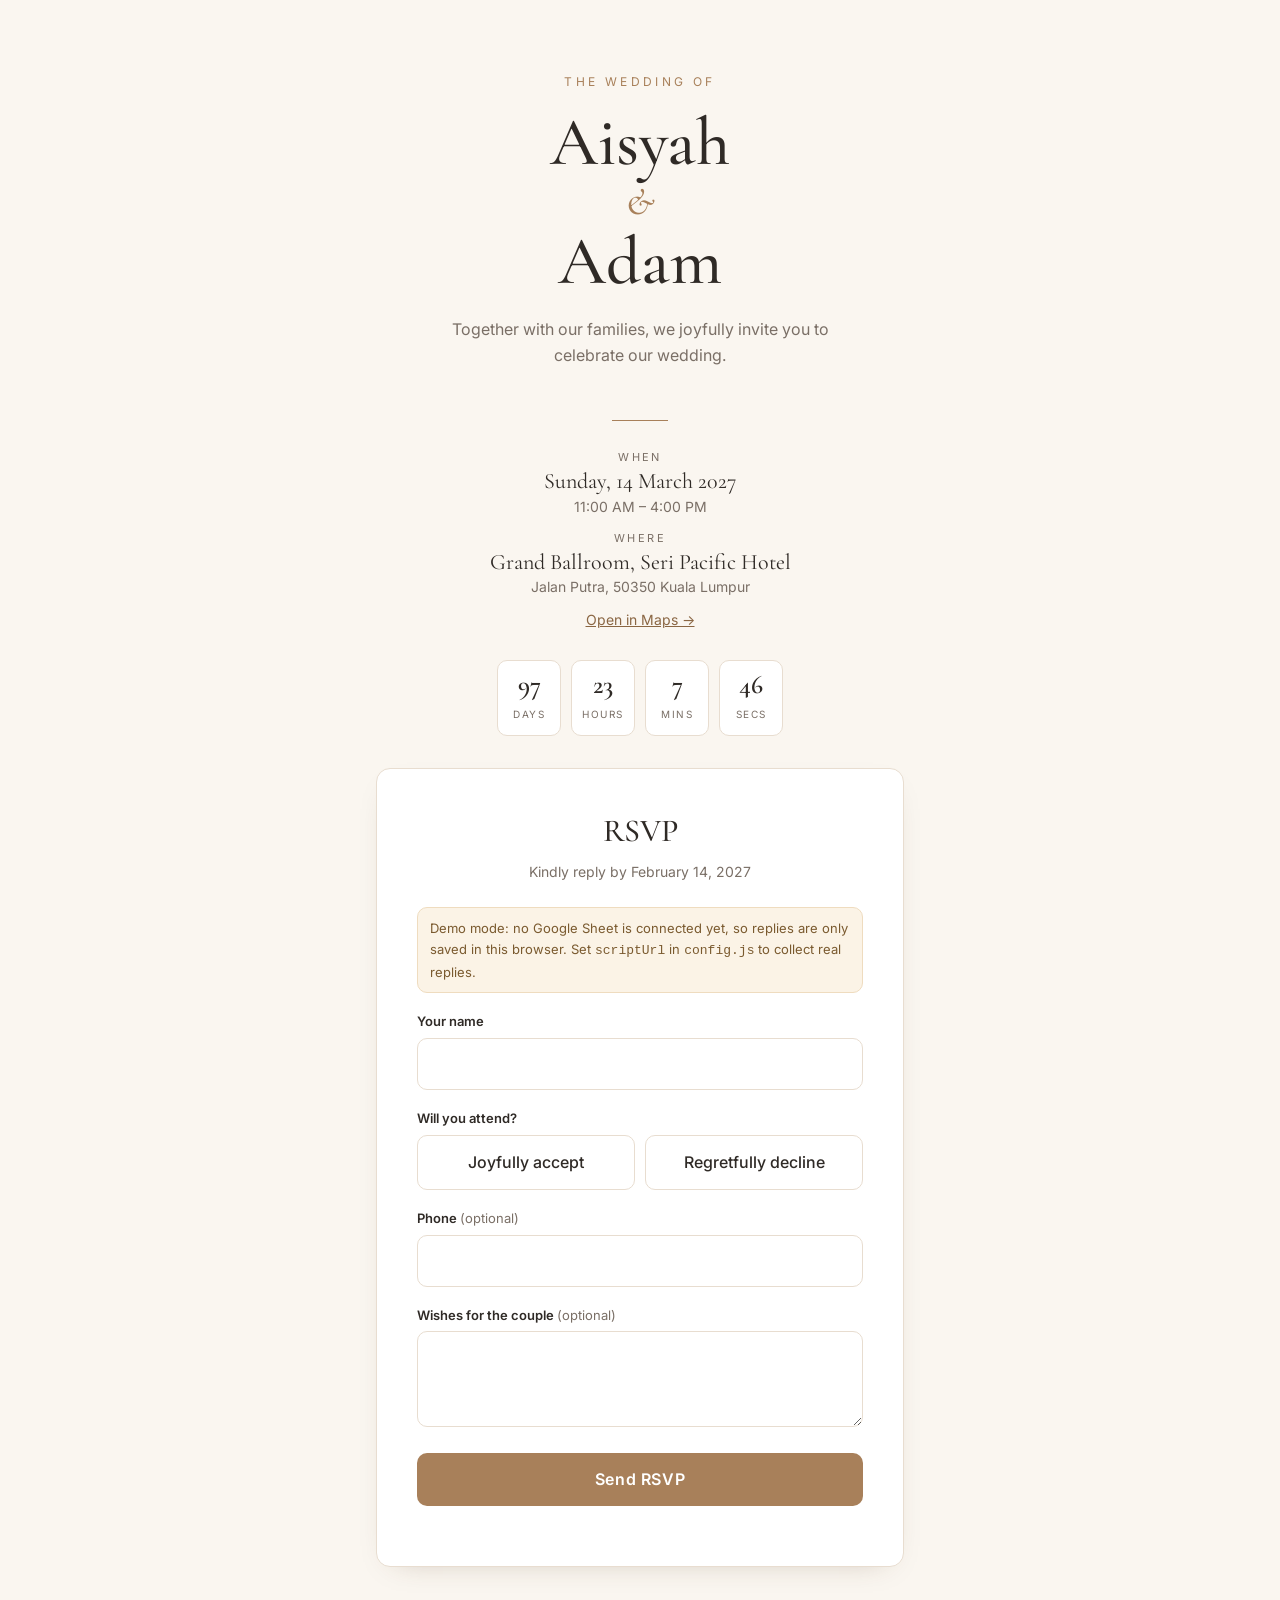
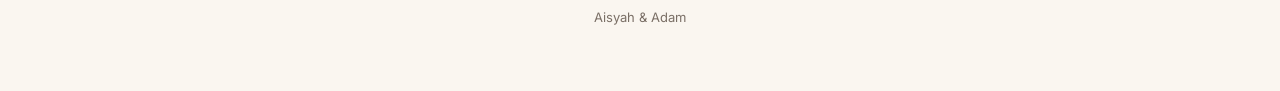
==== index.html @ a97320f8 "feat(rsvp): add wedding rsvp site with qr codes and sheets backend" ====
<!doctype html>
<html lang="en">
<head>
  <meta charset="utf-8">
  <meta name="viewport" content="width=device-width, initial-scale=1">
  <title>Wedding Invitation &amp; RSVP</title>
  <meta name="description" content="You're invited — please RSVP.">
  <link rel="preconnect" href="https://fonts.googleapis.com">
  <link rel="preconnect" href="https://fonts.gstatic.com" crossorigin>
  <link href="https://fonts.googleapis.com/css2?family=Cormorant+Garamond:ital,wght@0,500;0,600;1,500&family=Inter:wght@400;500;600&display=swap" rel="stylesheet">
  <link rel="stylesheet" href="styles.css">
  <script src="config.js"></script>
</head>
<body>
  <main class="wrap">
    <section class="hero">
      <p class="eyebrow">The wedding of</p>
      <h1 class="names">
        <span id="p1">Partner One</span>
        <span class="amp">&amp;</span>
        <span id="p2">Partner Two</span>
      </h1>
      <p class="greeting" id="greeting"></p>
    </section>

    <hr class="divider">

    <section class="details">
      <p class="dear hidden" id="dear"></p>
      <div>
        <div class="detail-label">When</div>
        <div class="detail-value" id="dateText"></div>
        <div class="detail-sub" id="timeText"></div>
      </div>
      <div>
        <div class="detail-label">Where</div>
        <div class="detail-value" id="venue"></div>
        <div class="detail-sub" id="address"></div>
        <a class="link-btn" id="mapsLink" target="_blank" rel="noopener">Open in Maps →</a>
      </div>
    </section>

    <div class="countdown" id="countdown" aria-label="Countdown to the wedding">
      <div><b id="cd-d">0</b><span>Days</span></div>
      <div><b id="cd-h">0</b><span>Hours</span></div>
      <div><b id="cd-m">0</b><span>Mins</span></div>
      <div><b id="cd-s">0</b><span>Secs</span></div>
    </div>

    <!-- RSVP form -->
    <section class="card" id="rsvpCard">
      <h2>RSVP</h2>
      <p class="sub" id="deadlineText"></p>

      <div class="notice hidden" id="demoNotice">
        Demo mode: no Google Sheet is connected yet, so replies are only saved in this browser.
        Set <code>scriptUrl</code> in <code>config.js</code> to collect real replies.
      </div>

      <form id="rsvpForm" novalidate>
        <div class="field">
          <label for="name">Your name</label>
          <input type="text" id="name" name="name" autocomplete="name" maxlength="100" required>
        </div>

        <div class="field">
          <span class="label">Will you attend?</span>
          <div class="choice" role="radiogroup">
            <div>
              <input type="radio" id="att-yes" name="attending" value="Yes" required>
              <label for="att-yes">Joyfully accept</label>
            </div>
            <div>
              <input type="radio" id="att-no" name="attending" value="No">
              <label for="att-no">Regretfully decline</label>
            </div>
          </div>
        </div>

        <div class="field hidden" id="guestsField">
          <label for="guests">Number of guests <span class="optional">(including you)</span></label>
          <select id="guests" name="guests"></select>
        </div>

        <div class="field">
          <label for="phone">Phone <span class="optional">(optional)</span></label>
          <input type="tel" id="phone" name="phone" autocomplete="tel" maxlength="30">
        </div>

        <div class="field">
          <label for="message">Wishes for the couple <span class="optional">(optional)</span></label>
          <textarea id="message" name="message" maxlength="500"></textarea>
        </div>

        <button class="btn" type="submit" id="submitBtn">Send RSVP</button>
        <p class="error" id="formError" role="alert"></p>
      </form>
    </section>

    <!-- Thank-you state -->
    <section class="card thanks hidden" id="thanksCard">
      <p class="big" id="thanksTitle">Thank you!</p>
      <p id="thanksText"></p>
      <button class="btn ghost" type="button" id="editBtn">Change my reply</button>
    </section>

    <footer>
      <span id="footerNames"></span>
    </footer>
  </main>

  <script>
  (function () {
    var W = window.WEDDING || {};
    var params = new URLSearchParams(location.search);
    var inviteName = (params.get("to") || "").trim().slice(0, 100);
    var seatsParam = parseInt(params.get("seats"), 10);
    var maxSeats = seatsParam > 0 ? Math.min(seatsParam, 20) : (W.defaultMaxSeats || 4);
    var storageKey = "rsvp:" + (inviteName || "general");

    function $(id) { return document.getElementById(id); }
    function setText(id, v) { $(id).textContent = v || ""; }

    // ---------- Fill in details ----------
    setText("p1", W.partner1);
    setText("p2", W.partner2);
    setText("greeting", W.greeting);
    setText("dateText", W.dateText);
    setText("timeText", W.timeText);
    setText("venue", W.venue);
    setText("address", W.address);
    setText("footerNames", (W.partner1 || "") + " & " + (W.partner2 || ""));
    document.title = W.partner1 + " & " + W.partner2 + " · RSVP";
    if (W.mapsUrl) $("mapsLink").href = W.mapsUrl; else $("mapsLink").classList.add("hidden");

    if (W.rsvpDeadline) {
      var dl = new Date(W.rsvpDeadline + "T00:00:00");
      setText("deadlineText", "Kindly reply by " + dl.toLocaleDateString(undefined, { day: "numeric", month: "long", year: "numeric" }));
    }

    if (inviteName) {
      $("dear").textContent = "Dear " + inviteName + ",";
      $("dear").classList.remove("hidden");
      $("name").value = inviteName;
    }

    var demo = !W.scriptUrl;
    if (demo) $("demoNotice").classList.remove("hidden");

    // Guests dropdown
    for (var i = 1; i <= maxSeats; i++) {
      var o = document.createElement("option");
      o.value = i; o.textContent = i + (i === 1 ? " person" : " people");
      $("guests").appendChild(o);
    }

    // ---------- Countdown ----------
    var target = new Date(W.dateISO).getTime();
    function tick() {
      var diff = Math.max(0, target - Date.now());
      setText("cd-d", Math.floor(diff / 864e5));
      setText("cd-h", Math.floor(diff / 36e5) % 24);
      setText("cd-m", Math.floor(diff / 6e4) % 60);
      setText("cd-s", Math.floor(diff / 1e3) % 60);
    }
    if (isNaN(target)) $("countdown").classList.add("hidden");
    else { tick(); setInterval(tick, 1000); }

    // ---------- Form behaviour ----------
    var form = $("rsvpForm");
    form.addEventListener("change", function (e) {
      if (e.target.name === "attending") {
        $("guestsField").classList.toggle("hidden", e.target.value !== "Yes");
      }
    });

    function showThanks(data) {
      $("rsvpCard").classList.add("hidden");
      $("thanksCard").classList.remove("hidden");
      if (data.attending === "Yes") {
        setText("thanksTitle", "See you there!");
        setText("thanksText", "Thank you, " + data.name + ". We've saved " + data.guests +
          (data.guests == 1 ? " seat" : " seats") + " for you.");
      } else {
        setText("thanksTitle", "Thank you for letting us know");
        setText("thanksText", "We'll miss you, " + data.name + ". Thank you for your kind reply.");
      }
    }

    $("editBtn").addEventListener("click", function () {
      $("thanksCard").classList.add("hidden");
      $("rsvpCard").classList.remove("hidden");
    });

    // Restore a previous reply from this device
    try {
      var saved = JSON.parse(localStorage.getItem(storageKey) || "null");
      if (saved) {
        $("name").value = saved.name || $("name").value;
        $("phone").value = saved.phone || "";
        $("message").value = saved.message || "";
        var r = document.querySelector('input[name="attending"][value="' + saved.attending + '"]');
        if (r) { r.checked = true; $("guestsField").classList.toggle("hidden", saved.attending !== "Yes"); }
        if (saved.guests) $("guests").value = saved.guests;
        showThanks(saved);
      }
    } catch (e) { /* storage unavailable */ }

    form.addEventListener("submit", function (e) {
      e.preventDefault();
      setText("formError", "");

      var attending = (form.querySelector('input[name="attending"]:checked') || {}).value;
      var data = {
        name: $("name").value.trim(),
        attending: attending || "",
        guests: attending === "Yes" ? $("guests").value : "0",
        phone: $("phone").value.trim(),
        message: $("message").value.trim(),
        invite: inviteName,
        userAgent: navigator.userAgent.slice(0, 150)
      };

      if (!data.name) { setText("formError", "Please enter your name."); $("name").focus(); return; }
      if (!data.attending) { setText("formError", "Please let us know if you can attend."); return; }

      var btn = $("submitBtn");
      btn.disabled = true; btn.textContent = "Sending…";

      function done() {
        try { localStorage.setItem(storageKey, JSON.stringify(data)); } catch (e) {}
        btn.disabled = false; btn.textContent = "Send RSVP";
        showThanks(data);
      }

      if (demo) { setTimeout(done, 500); return; }

      // Reading an Apps Script response cross-origin is unreliable (it redirects),
      // so we send a "simple" no-cors POST. The reply is opaque but the row is saved.
      fetch(W.scriptUrl, {
        method: "POST",
        mode: "no-cors",
        body: new URLSearchParams(data)
      }).then(done).catch(function () {
        btn.disabled = false; btn.textContent = "Send RSVP";
        setText("formError", "Couldn't send your reply. Please check your connection and try again.");
      });
    });
  })();
  </script>
</body>
</html>
---- styles.css ----
:root {
  --bg: #faf6f0;
  --card: #ffffff;
  --ink: #2f2a26;
  --muted: #7a6f66;
  --accent: #a8805a;
  --accent-dark: #8a6643;
  --line: #e8ddd0;
  --ok: #4f7a55;
  --err: #a24a3f;
  --radius: 14px;
  --serif: "Cormorant Garamond", Georgia, serif;
  --sans: "Inter", system-ui, -apple-system, "Segoe UI", sans-serif;
}

* { box-sizing: border-box; }

html, body { margin: 0; }

body {
  background: var(--bg);
  color: var(--ink);
  font-family: var(--sans);
  font-size: 16px;
  line-height: 1.6;
  -webkit-font-smoothing: antialiased;
}

.wrap {
  max-width: 560px;
  margin: 0 auto;
  padding: 32px 16px 64px;
}

/* ---------- Hero ---------- */
.hero {
  text-align: center;
  padding: 40px 8px 24px;
}
.eyebrow {
  font-size: 12px;
  letter-spacing: .28em;
  text-transform: uppercase;
  color: var(--accent);
  margin: 0 0 16px;
}
.names {
  font-family: var(--serif);
  font-weight: 500;
  font-size: clamp(44px, 12vw, 68px);
  line-height: 1.05;
  margin: 0;
}
.names .amp {
  display: block;
  font-style: italic;
  font-size: .55em;
  color: var(--accent);
  margin: 4px 0;
}
.greeting {
  color: var(--muted);
  max-width: 400px;
  margin: 20px auto 0;
}
.divider {
  width: 56px;
  height: 1px;
  background: var(--accent);
  margin: 28px auto;
  border: 0;
}

.dear {
  font-family: var(--serif);
  font-size: 24px;
  font-style: italic;
  margin: 0 0 8px;
}

/* ---------- Details ---------- */
.details {
  display: grid;
  gap: 12px;
  text-align: center;
}
.detail-label {
  font-size: 11px;
  letter-spacing: .22em;
  text-transform: uppercase;
  color: var(--muted);
}
.detail-value {
  font-family: var(--serif);
  font-size: 22px;
  line-height: 1.3;
}
.detail-sub { color: var(--muted); font-size: 14px; }

.countdown {
  display: flex;
  justify-content: center;
  gap: 10px;
  margin: 28px 0 8px;
}
.countdown div {
  min-width: 64px;
  padding: 10px 6px;
  border: 1px solid var(--line);
  border-radius: 10px;
  background: var(--card);
  text-align: center;
}
.countdown b {
  display: block;
  font-family: var(--serif);
  font-size: 26px;
  font-weight: 600;
  line-height: 1.1;
}
.countdown span {
  font-size: 10px;
  letter-spacing: .15em;
  text-transform: uppercase;
  color: var(--muted);
}

/* ---------- Card / form ---------- */
.card {
  background: var(--card);
  border: 1px solid var(--line);
  border-radius: var(--radius);
  padding: 28px 22px;
  margin-top: 32px;
  box-shadow: 0 10px 30px -20px rgba(80, 55, 30, .35);
}
.card h2 {
  font-family: var(--serif);
  font-weight: 500;
  font-size: 32px;
  text-align: center;
  margin: 0 0 4px;
}
.card .sub {
  text-align: center;
  color: var(--muted);
  font-size: 14px;
  margin: 0 0 24px;
}

.field { margin-bottom: 18px; }
.field > label,
.field > .label {
  display: block;
  font-size: 13px;
  font-weight: 600;
  margin-bottom: 6px;
}
.optional { font-weight: 400; color: var(--muted); }

input[type="text"],
input[type="tel"],
input[type="url"],
select,
textarea {
  width: 100%;
  font: inherit;
  color: var(--ink);
  background: #fff;
  border: 1px solid var(--line);
  border-radius: 10px;
  padding: 12px 14px;
  outline: none;
  transition: border-color .15s, box-shadow .15s;
}
input:focus, select:focus, textarea:focus {
  border-color: var(--accent);
  box-shadow: 0 0 0 3px rgba(168, 128, 90, .18);
}
textarea { min-height: 96px; resize: vertical; }

.choice {
  display: grid;
  grid-template-columns: 1fr 1fr;
  gap: 10px;
}
.choice input { position: absolute; opacity: 0; pointer-events: none; }
.choice label {
  display: block;
  text-align: center;
  padding: 14px 8px;
  border: 1px solid var(--line);
  border-radius: 10px;
  cursor: pointer;
  font-weight: 500;
  transition: all .15s;
}
.choice input:checked + label {
  border-color: var(--accent);
  background: var(--accent);
  color: #fff;
}
.choice input:focus-visible + label { box-shadow: 0 0 0 3px rgba(168, 128, 90, .3); }

.btn {
  display: inline-block;
  width: 100%;
  font: inherit;
  font-weight: 600;
  letter-spacing: .04em;
  color: #fff;
  background: var(--accent);
  border: 0;
  border-radius: 10px;
  padding: 14px 18px;
  cursor: pointer;
  text-align: center;
  text-decoration: none;
  transition: background .15s;
}
.btn:hover { background: var(--accent-dark); }
.btn:disabled { opacity: .6; cursor: wait; }
.btn.ghost {
  background: transparent;
  color: var(--accent-dark);
  border: 1px solid var(--accent);
}
.btn.ghost:hover { background: rgba(168, 128, 90, .08); }

.link-btn {
  display: inline-block;
  margin-top: 10px;
  color: var(--accent-dark);
  font-size: 14px;
}

.notice {
  font-size: 13px;
  border-radius: 10px;
  padding: 10px 12px;
  margin-bottom: 18px;
  background: #fbf3e6;
  border: 1px solid #efdcbf;
  color: #7a5a2f;
}
.error {
  color: var(--err);
  font-size: 14px;
  margin: 10px 0 0;
  min-height: 1em;
}

.thanks { text-align: center; }
.thanks .big {
  font-family: var(--serif);
  font-size: 30px;
  margin: 0 0 8px;
}
.hidden { display: none !important; }

footer {
  text-align: center;
  color: var(--muted);
  font-size: 13px;
  margin-top: 40px;
}

@media (min-width: 600px) {
  .card { padding: 36px 40px; }
}
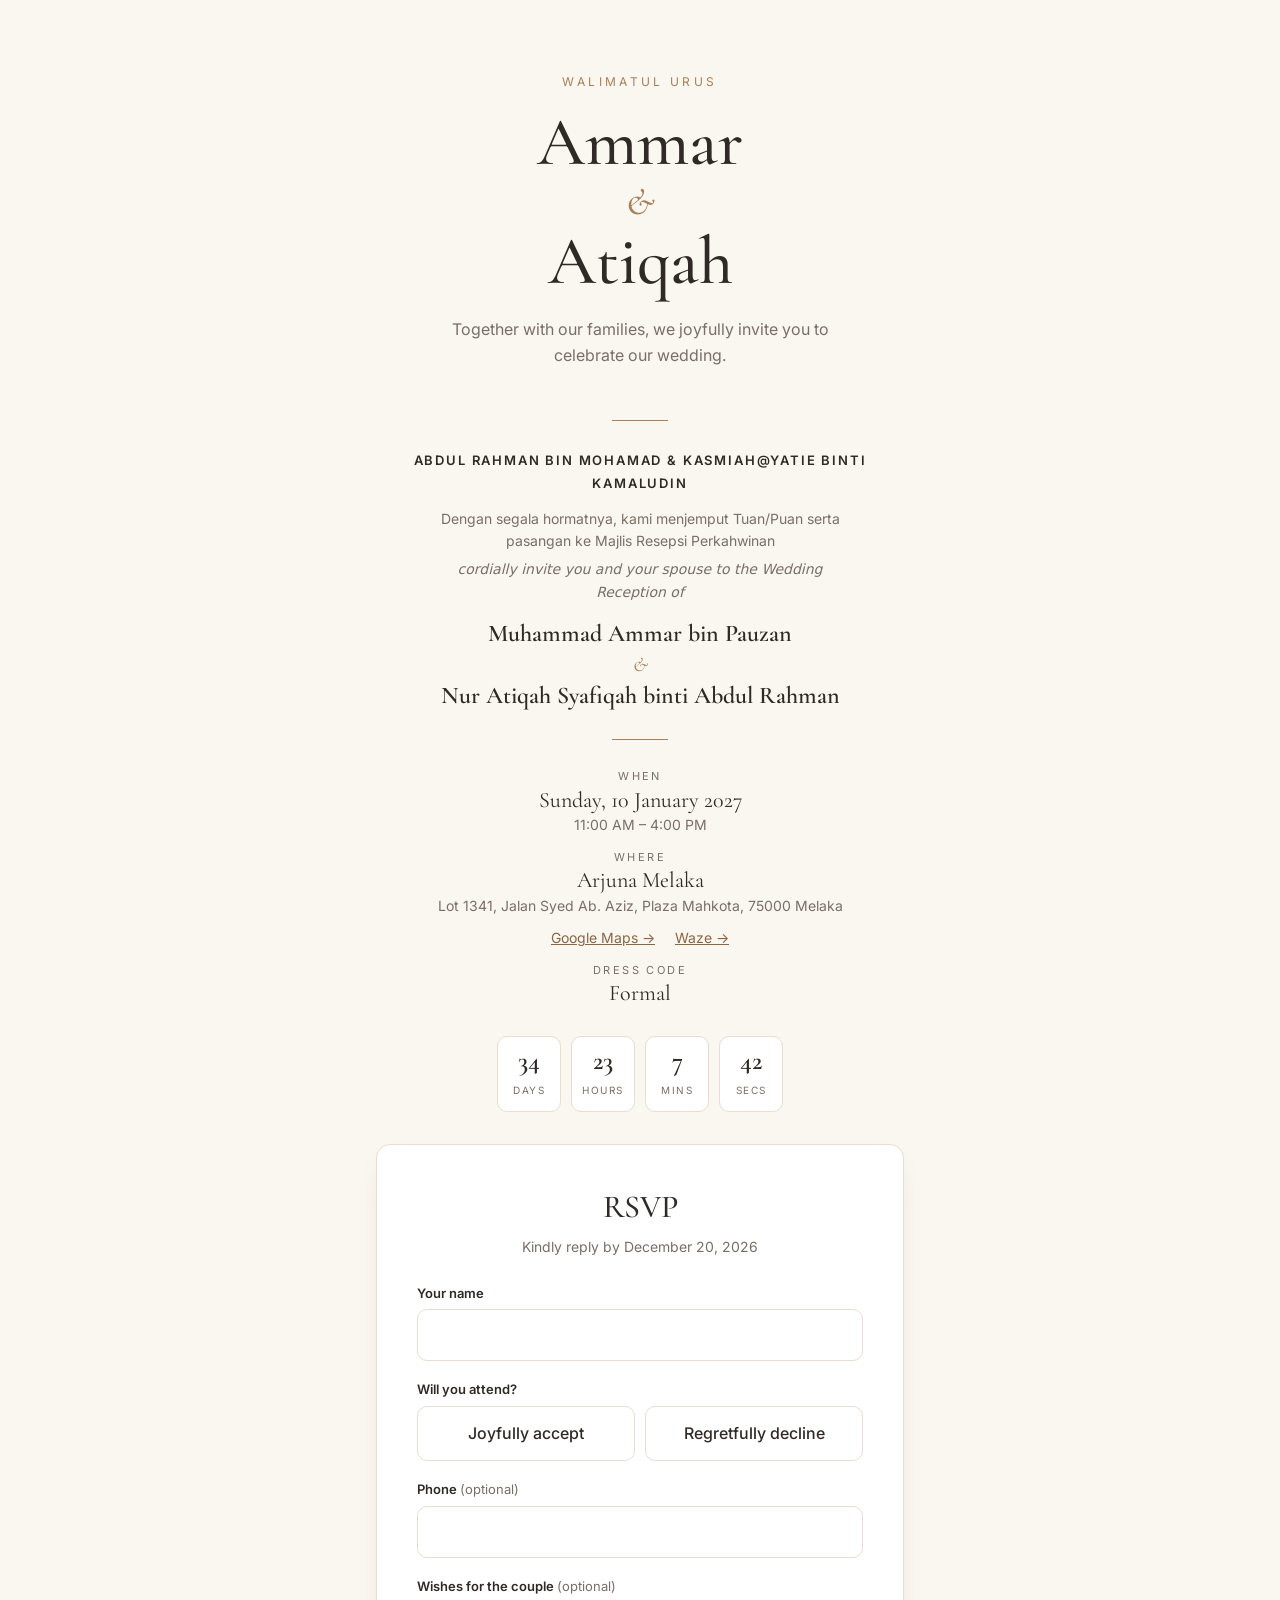
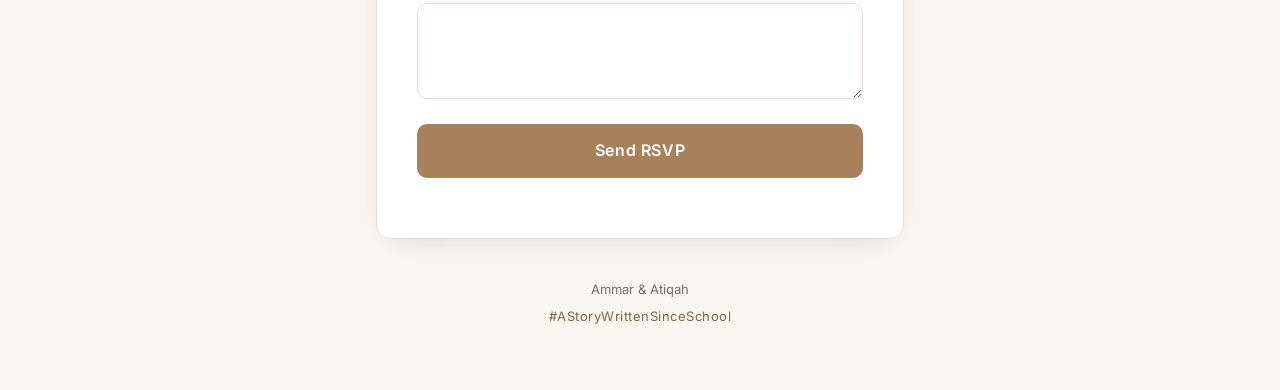
==== commit 56c5a65e: "feat(rsvp): use ammar & atiqah wedding details" ====
--- a/index.html
+++ b/index.html
@@ -14,7 +14,7 @@
 <body>
   <main class="wrap">
     <section class="hero">
-      <p class="eyebrow">The wedding of</p>
+      <p class="eyebrow" id="eyebrow">The wedding of</p>
       <h1 class="names">
         <span id="p1">Partner One</span>
         <span class="amp">&amp;</span>
@@ -25,8 +25,20 @@
 
     <hr class="divider">
 
+    <p class="dear hidden" id="dear" style="text-align:center;margin-bottom:20px"></p>
+
+    <section class="formal hidden" id="formal">
+      <p class="hosts" id="hosts"></p>
+      <p class="invite-line" id="inviteLineMs"></p>
+      <p class="invite-line en" id="inviteLineEn"></p>
+      <p class="full-name" id="fullName1"></p>
+      <p class="full-amp">&amp;</p>
+      <p class="full-name" id="fullName2"></p>
+    </section>
+
+    <hr class="divider" id="formalDivider">
+
     <section class="details">
-      <p class="dear hidden" id="dear"></p>
       <div>
         <div class="detail-label">When</div>
         <div class="detail-value" id="dateText"></div>
@@ -36,7 +48,14 @@
         <div class="detail-label">Where</div>
         <div class="detail-value" id="venue"></div>
         <div class="detail-sub" id="address"></div>
-        <a class="link-btn" id="mapsLink" target="_blank" rel="noopener">Open in Maps →</a>
+        <div class="map-links">
+          <a class="link-btn" id="mapsLink" target="_blank" rel="noopener">Google Maps →</a>
+          <a class="link-btn" id="wazeLink" target="_blank" rel="noopener">Waze →</a>
+        </div>
+      </div>
+      <div id="dressBlock" class="hidden">
+        <div class="detail-label">Dress code</div>
+        <div class="detail-value" id="dressCode"></div>
       </div>
     </section>
 
@@ -106,6 +125,7 @@
 
     <footer>
       <span id="footerNames"></span>
+      <div class="hashtag" id="hashtag"></div>
     </footer>
   </main>
 
@@ -131,7 +151,21 @@
     setText("address", W.address);
     setText("footerNames", (W.partner1 || "") + " & " + (W.partner2 || ""));
     document.title = W.partner1 + " & " + W.partner2 + " · RSVP";
+    if (W.eyebrow) setText("eyebrow", W.eyebrow);
     if (W.mapsUrl) $("mapsLink").href = W.mapsUrl; else $("mapsLink").classList.add("hidden");
+    if (W.wazeUrl) $("wazeLink").href = W.wazeUrl; else $("wazeLink").classList.add("hidden");
+    if (W.dressCode) { setText("dressCode", W.dressCode); $("dressBlock").classList.remove("hidden"); }
+    setText("hashtag", W.hashtag);
+    if (W.fullName1 && W.fullName2) {
+      setText("hosts", W.hosts);
+      setText("inviteLineMs", W.inviteLineMs);
+      setText("inviteLineEn", W.inviteLineEn);
+      setText("fullName1", W.fullName1);
+      setText("fullName2", W.fullName2);
+      $("formal").classList.remove("hidden");
+    } else {
+      $("formalDivider").classList.add("hidden");
+    }
 
     if (W.rsvpDeadline) {
       var dl = new Date(W.rsvpDeadline + "T00:00:00");
--- a/styles.css
+++ b/styles.css
@@ -78,6 +78,34 @@
   margin: 0 0 8px;
 }
 
+/* ---------- Formal invitation block ---------- */
+.formal { text-align: center; }
+.formal p { margin: 0; }
+.hosts {
+  font-size: 13px;
+  letter-spacing: .14em;
+  text-transform: uppercase;
+  font-weight: 600;
+  line-height: 1.7;
+}
+.invite-line {
+  color: var(--muted);
+  font-size: 14px;
+  max-width: 420px;
+  margin: 14px auto 0 !important;
+}
+.invite-line.en { font-style: italic; margin-top: 6px !important; margin-bottom: 16px !important; }
+.full-name {
+  font-family: var(--serif);
+  font-size: 24px;
+  font-weight: 600;
+  line-height: 1.25;
+}
+.full-amp { font-family: var(--serif); font-style: italic; color: var(--accent); font-size: 20px; }
+
+.map-links { display: flex; justify-content: center; gap: 20px; }
+.hashtag { color: var(--accent-dark); margin-top: 6px; letter-spacing: .04em; }
+
 /* ---------- Details ---------- */
 .details {
   display: grid;
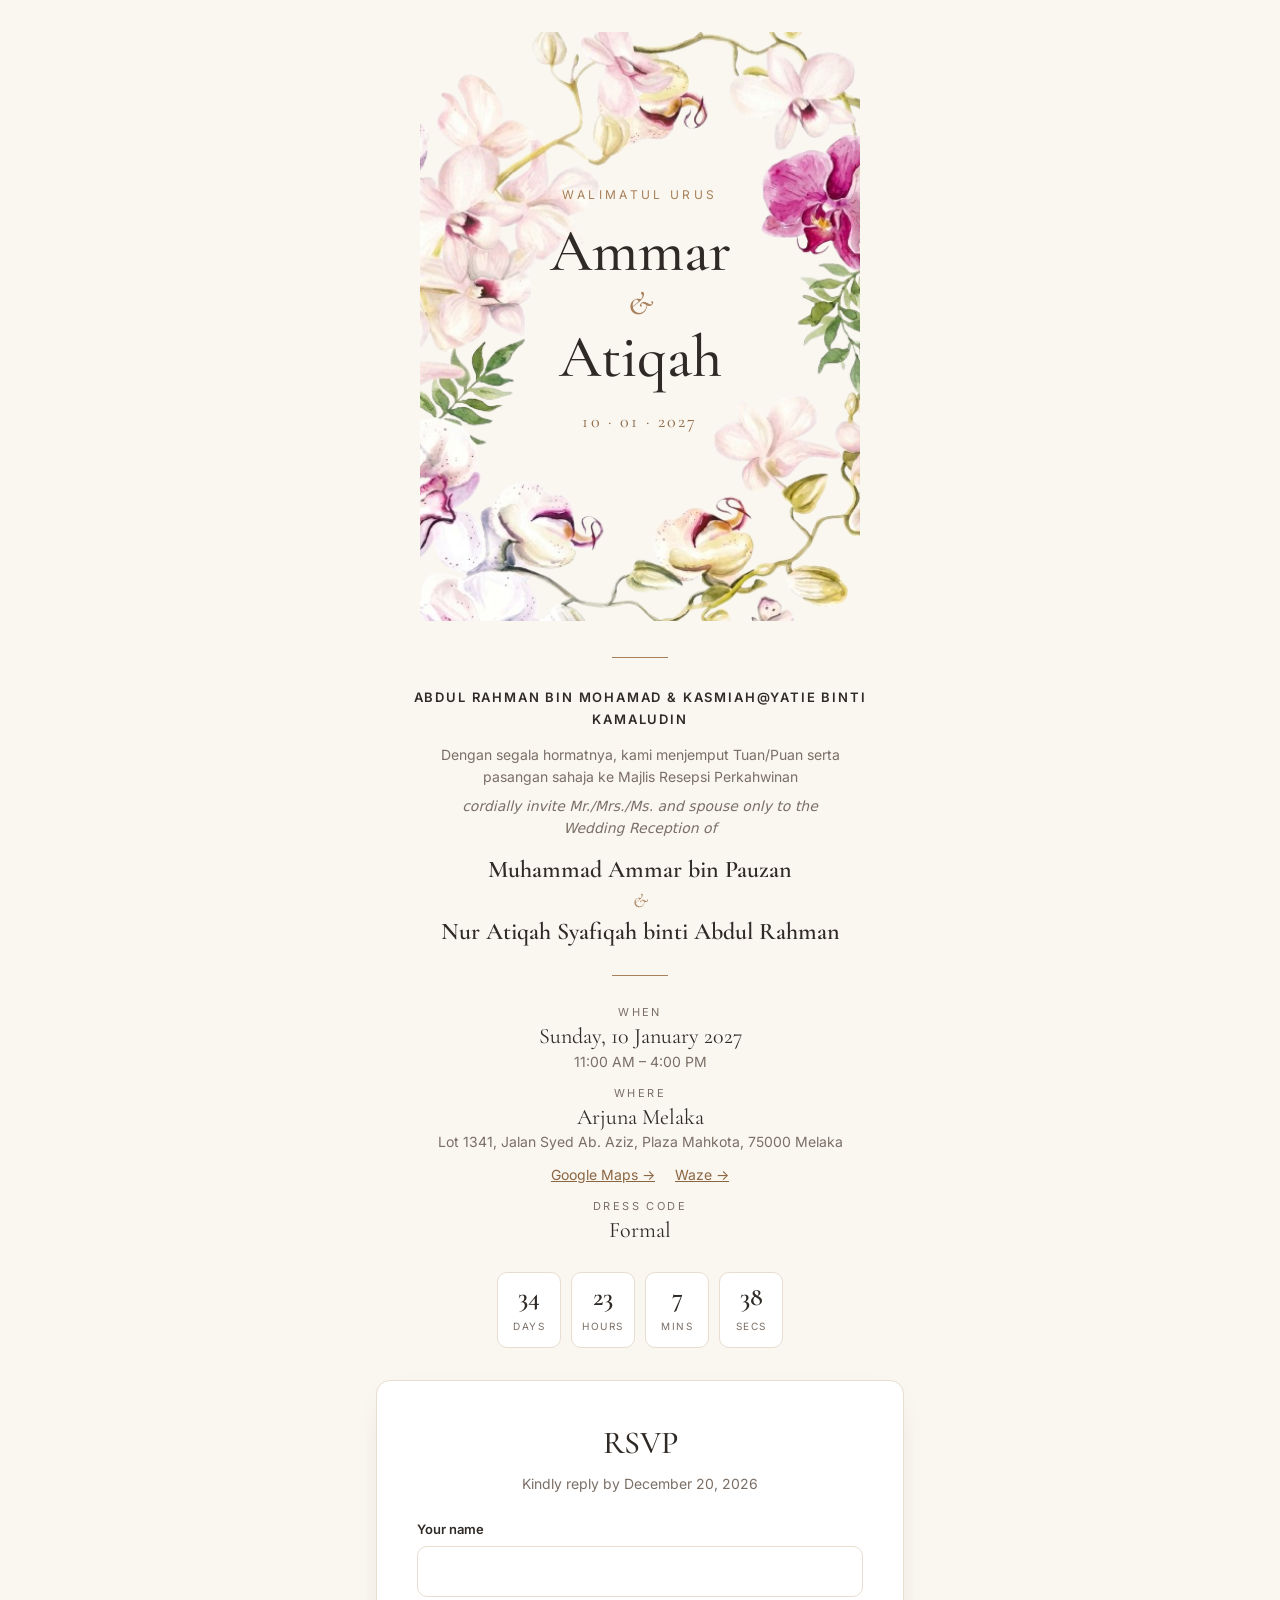
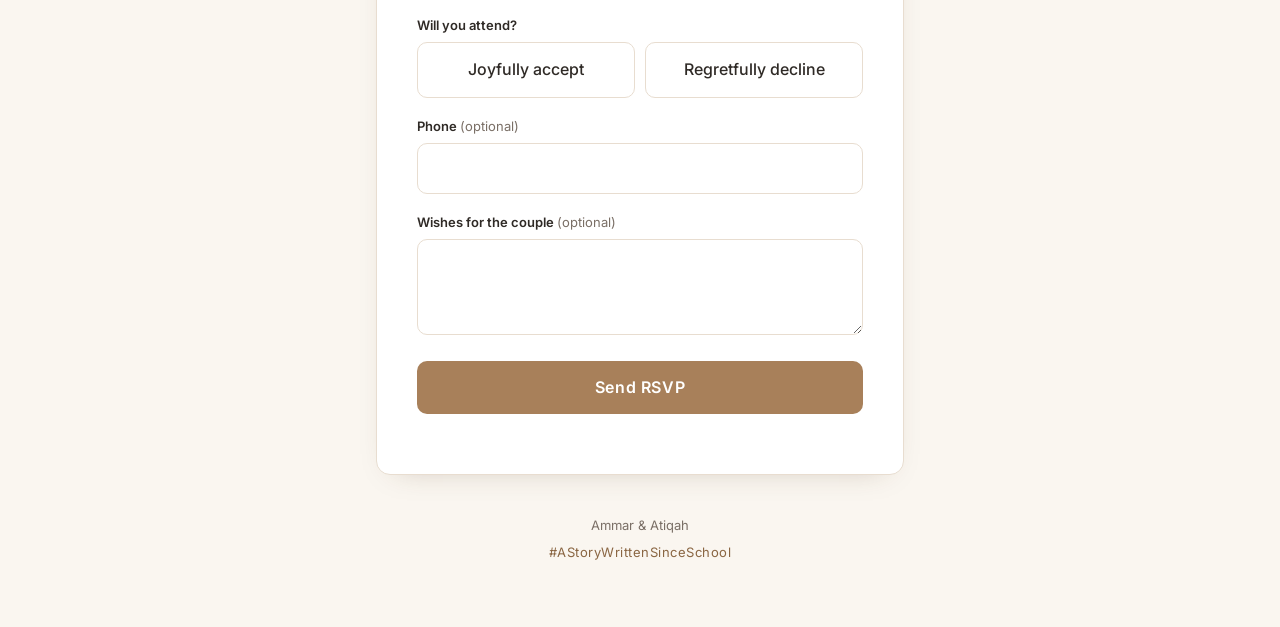
==== commit 9eee11c5: "feat(rsvp): add floral frame and make invite common for guest and spouse" ====
--- a/index.html
+++ b/index.html
@@ -14,18 +14,19 @@
 <body>
   <main class="wrap">
     <section class="hero">
-      <p class="eyebrow" id="eyebrow">The wedding of</p>
-      <h1 class="names">
-        <span id="p1">Partner One</span>
-        <span class="amp">&amp;</span>
-        <span id="p2">Partner Two</span>
-      </h1>
+      <div class="frame">
+        <p class="eyebrow" id="eyebrow">The wedding of</p>
+        <h1 class="names">
+          <span id="p1">Partner One</span>
+          <span class="amp">&amp;</span>
+          <span id="p2">Partner Two</span>
+        </h1>
+        <p class="hero-date" id="heroDate"></p>
+      </div>
       <p class="greeting" id="greeting"></p>
     </section>
 
     <hr class="divider">
-
-    <p class="dear hidden" id="dear" style="text-align:center;margin-bottom:20px"></p>
 
     <section class="formal hidden" id="formal">
       <p class="hosts" id="hosts"></p>
@@ -132,11 +133,8 @@
   <script>
   (function () {
     var W = window.WEDDING || {};
-    var params = new URLSearchParams(location.search);
-    var inviteName = (params.get("to") || "").trim().slice(0, 100);
-    var seatsParam = parseInt(params.get("seats"), 10);
-    var maxSeats = seatsParam > 0 ? Math.min(seatsParam, 20) : (W.defaultMaxSeats || 4);
-    var storageKey = "rsvp:" + (inviteName || "general");
+    var maxSeats = W.defaultMaxSeats || 2;
+    var storageKey = "rsvp:general";
 
     function $(id) { return document.getElementById(id); }
     function setText(id, v) { $(id).textContent = v || ""; }
@@ -145,6 +143,12 @@
     setText("p1", W.partner1);
     setText("p2", W.partner2);
     setText("greeting", W.greeting);
+    if (!W.greeting) $("greeting").classList.add("hidden");
+    var hd = new Date(W.dateISO);
+    if (!isNaN(hd)) {
+      var pad = function (n) { return (n < 10 ? "0" : "") + n; };
+      setText("heroDate", pad(hd.getDate()) + " · " + pad(hd.getMonth() + 1) + " · " + hd.getFullYear());
+    }
     setText("dateText", W.dateText);
     setText("timeText", W.timeText);
     setText("venue", W.venue);
@@ -172,19 +176,16 @@
       setText("deadlineText", "Kindly reply by " + dl.toLocaleDateString(undefined, { day: "numeric", month: "long", year: "numeric" }));
     }
 
-    if (inviteName) {
-      $("dear").textContent = "Dear " + inviteName + ",";
-      $("dear").classList.remove("hidden");
-      $("name").value = inviteName;
-    }
-
     var demo = !W.scriptUrl;
     if (demo) $("demoNotice").classList.remove("hidden");
 
     // Guests dropdown
     for (var i = 1; i <= maxSeats; i++) {
       var o = document.createElement("option");
-      o.value = i; o.textContent = i + (i === 1 ? " person" : " people");
+      o.value = i;
+      o.textContent = maxSeats === 2
+        ? (i === 1 ? "1 — Saya seorang / Just me" : "2 — Bersama pasangan / With spouse")
+        : i + (i === 1 ? " person" : " people");
       $("guests").appendChild(o);
     }
 
@@ -251,7 +252,7 @@
         guests: attending === "Yes" ? $("guests").value : "0",
         phone: $("phone").value.trim(),
         message: $("message").value.trim(),
-        invite: inviteName,
+        invite: "",
         userAgent: navigator.userAgent.slice(0, 150)
       };
 
--- a/styles.css
+++ b/styles.css
@@ -35,7 +35,36 @@
 /* ---------- Hero ---------- */
 .hero {
   text-align: center;
-  padding: 40px 8px 24px;
+  padding: 0 0 8px;
+}
+.frame {
+  position: relative;
+  width: 100%;
+  max-width: 440px;
+  aspect-ratio: 432 / 578;
+  margin: 0 auto;
+  display: flex;
+  flex-direction: column;
+  align-items: center;
+  justify-content: center;
+  padding: 6% 20% 12%;
+  isolation: isolate;
+}
+.frame::before {
+  content: "";
+  position: absolute;
+  inset: 0;
+  z-index: -1;
+  background: url("assets/floral-frame.png") center / 100% 100% no-repeat;
+  mix-blend-mode: multiply; /* blends the image's white into the page colour */
+}
+.frame .names { font-size: clamp(40px, 12vw, 60px); }
+.hero-date {
+  font-family: var(--serif);
+  font-size: 18px;
+  letter-spacing: .12em;
+  color: var(--accent-dark);
+  margin: 18px 0 0;
 }
 .eyebrow {
   font-size: 12px;
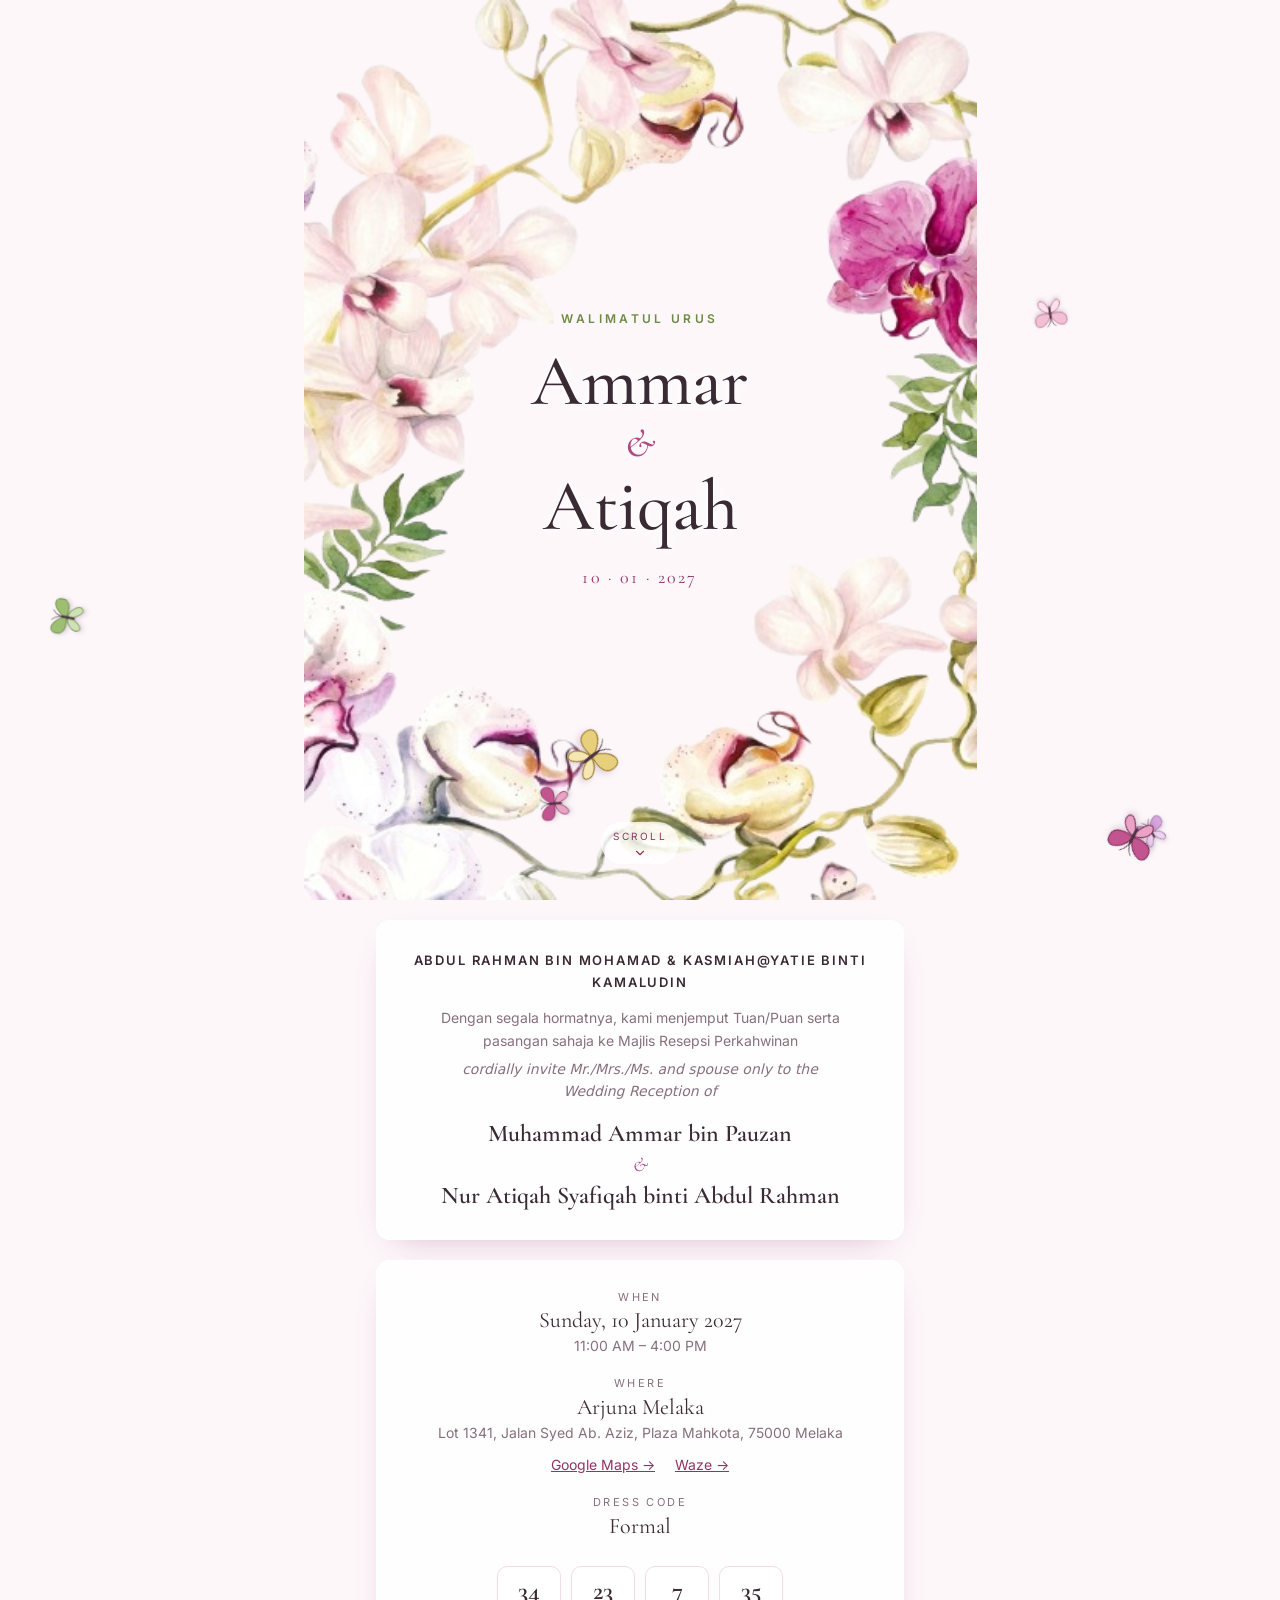
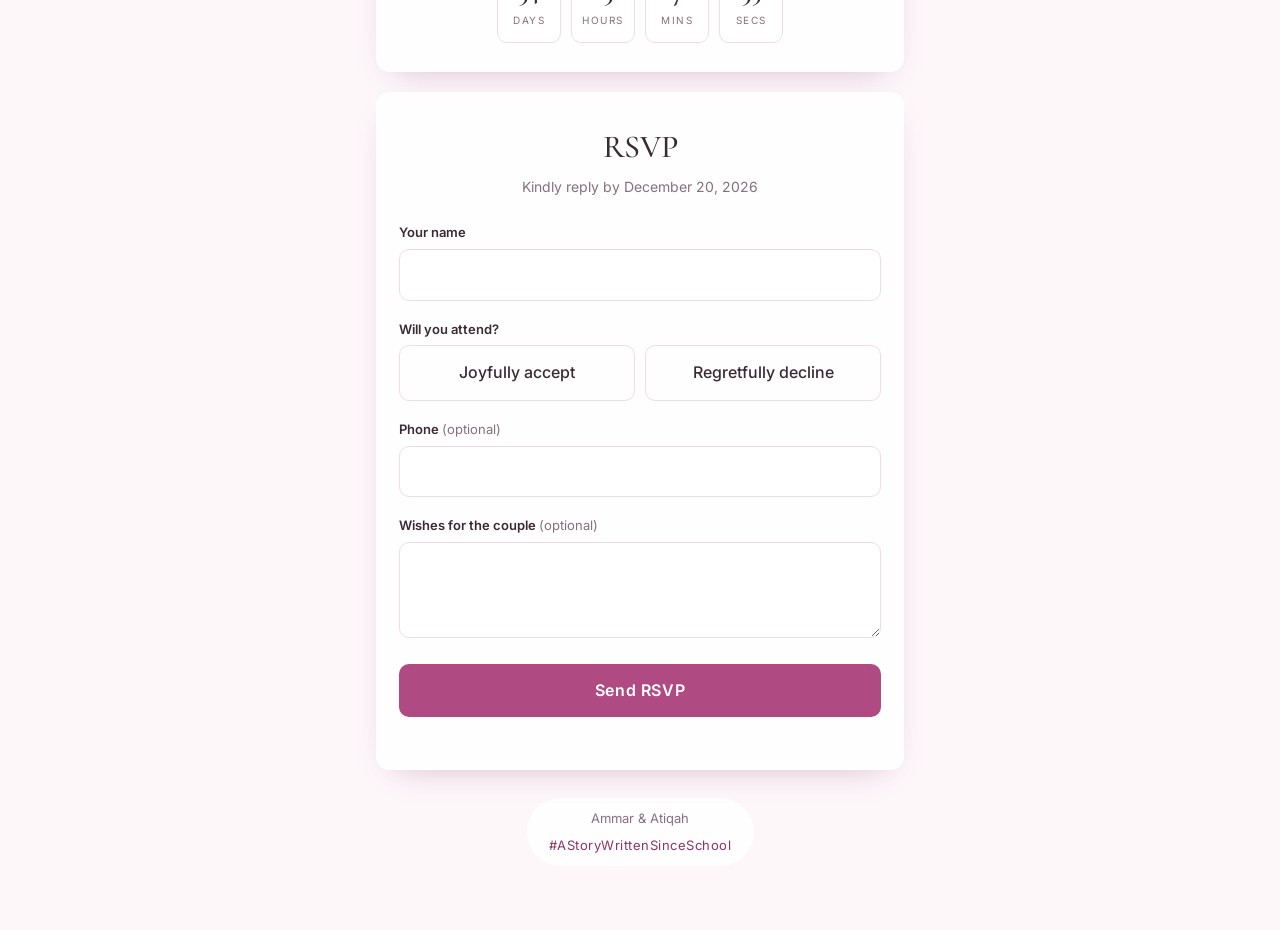
==== commit 62f6198c: "feat(rsvp): add orchid background theme, pax buttons and butterflies" ====
--- a/index.html
+++ b/index.html
@@ -5,30 +5,35 @@
   <meta name="viewport" content="width=device-width, initial-scale=1">
   <title>Wedding Invitation &amp; RSVP</title>
   <meta name="description" content="You're invited — please RSVP.">
+  <meta name="theme-color" content="#fdf7fa">
   <link rel="preconnect" href="https://fonts.googleapis.com">
   <link rel="preconnect" href="https://fonts.gstatic.com" crossorigin>
   <link href="https://fonts.googleapis.com/css2?family=Cormorant+Garamond:ital,wght@0,500;0,600;1,500&family=Inter:wght@400;500;600&display=swap" rel="stylesheet">
   <link rel="stylesheet" href="styles.css">
   <script src="config.js"></script>
 </head>
-<body>
+<body class="themed">
+  <!-- Floral background (fixed) and butterflies -->
+  <div class="floral-bg" aria-hidden="true"></div>
+  <div class="butterflies" id="butterflies" aria-hidden="true"></div>
+
   <main class="wrap">
     <section class="hero">
-      <div class="frame">
-        <p class="eyebrow" id="eyebrow">The wedding of</p>
-        <h1 class="names">
-          <span id="p1">Partner One</span>
-          <span class="amp">&amp;</span>
-          <span id="p2">Partner Two</span>
-        </h1>
-        <p class="hero-date" id="heroDate"></p>
-      </div>
+      <p class="eyebrow" id="eyebrow">The wedding of</p>
+      <h1 class="names">
+        <span id="p1">Partner One</span>
+        <span class="amp">&amp;</span>
+        <span id="p2">Partner Two</span>
+      </h1>
+      <p class="hero-date" id="heroDate"></p>
       <p class="greeting" id="greeting"></p>
-    </section>
-
-    <hr class="divider">
-
-    <section class="formal hidden" id="formal">
+      <a class="scroll-hint" href="#invite" aria-label="Scroll to invitation">
+        <span>Scroll</span>
+        <svg width="14" height="14" viewBox="0 0 24 24" fill="none" stroke="currentColor" stroke-width="2" stroke-linecap="round" stroke-linejoin="round"><path d="M6 9l6 6 6-6"/></svg>
+      </a>
+    </section>
+
+    <section class="panel formal hidden" id="invite">
       <p class="hosts" id="hosts"></p>
       <p class="invite-line" id="inviteLineMs"></p>
       <p class="invite-line en" id="inviteLineEn"></p>
@@ -37,9 +42,7 @@
       <p class="full-name" id="fullName2"></p>
     </section>
 
-    <hr class="divider" id="formalDivider">
-
-    <section class="details">
+    <section class="panel details">
       <div>
         <div class="detail-label">When</div>
         <div class="detail-value" id="dateText"></div>
@@ -58,14 +61,14 @@
         <div class="detail-label">Dress code</div>
         <div class="detail-value" id="dressCode"></div>
       </div>
-    </section>
-
-    <div class="countdown" id="countdown" aria-label="Countdown to the wedding">
-      <div><b id="cd-d">0</b><span>Days</span></div>
-      <div><b id="cd-h">0</b><span>Hours</span></div>
-      <div><b id="cd-m">0</b><span>Mins</span></div>
-      <div><b id="cd-s">0</b><span>Secs</span></div>
-    </div>
+
+      <div class="countdown" id="countdown" aria-label="Countdown to the wedding">
+        <div><b id="cd-d">0</b><span>Days</span></div>
+        <div><b id="cd-h">0</b><span>Hours</span></div>
+        <div><b id="cd-m">0</b><span>Mins</span></div>
+        <div><b id="cd-s">0</b><span>Secs</span></div>
+      </div>
+    </section>
 
     <!-- RSVP form -->
     <section class="card" id="rsvpCard">
@@ -98,8 +101,17 @@
         </div>
 
         <div class="field hidden" id="guestsField">
-          <label for="guests">Number of guests <span class="optional">(including you)</span></label>
-          <select id="guests" name="guests"></select>
+          <span class="label">How many pax?</span>
+          <div class="choice pax" role="radiogroup">
+            <div>
+              <input type="radio" id="pax-1" name="guests" value="1">
+              <label for="pax-1"><b>1 Pax</b><small>Saya seorang · Just me</small></label>
+            </div>
+            <div>
+              <input type="radio" id="pax-2" name="guests" value="2">
+              <label for="pax-2"><b>2 Pax</b><small>Bersama pasangan · With spouse</small></label>
+            </div>
+          </div>
         </div>
 
         <div class="field">
@@ -133,7 +145,6 @@
   <script>
   (function () {
     var W = window.WEDDING || {};
-    var maxSeats = W.defaultMaxSeats || 2;
     var storageKey = "rsvp:general";
 
     function $(id) { return document.getElementById(id); }
@@ -166,9 +177,7 @@
       setText("inviteLineEn", W.inviteLineEn);
       setText("fullName1", W.fullName1);
       setText("fullName2", W.fullName2);
-      $("formal").classList.remove("hidden");
-    } else {
-      $("formalDivider").classList.add("hidden");
+      $("invite").classList.remove("hidden");
     }
 
     if (W.rsvpDeadline) {
@@ -178,16 +187,6 @@
 
     var demo = !W.scriptUrl;
     if (demo) $("demoNotice").classList.remove("hidden");
-
-    // Guests dropdown
-    for (var i = 1; i <= maxSeats; i++) {
-      var o = document.createElement("option");
-      o.value = i;
-      o.textContent = maxSeats === 2
-        ? (i === 1 ? "1 — Saya seorang / Just me" : "2 — Bersama pasangan / With spouse")
-        : i + (i === 1 ? " person" : " people");
-      $("guests").appendChild(o);
-    }
 
     // ---------- Countdown ----------
     var target = new Date(W.dateISO).getTime();
@@ -203,6 +202,9 @@
 
     // ---------- Form behaviour ----------
     var form = $("rsvpForm");
+    function checked(name) {
+      return (form.querySelector('input[name="' + name + '"]:checked') || {}).value || "";
+    }
     form.addEventListener("change", function (e) {
       if (e.target.name === "attending") {
         $("guestsField").classList.toggle("hidden", e.target.value !== "Yes");
@@ -214,8 +216,7 @@
       $("thanksCard").classList.remove("hidden");
       if (data.attending === "Yes") {
         setText("thanksTitle", "See you there!");
-        setText("thanksText", "Thank you, " + data.name + ". We've saved " + data.guests +
-          (data.guests == 1 ? " seat" : " seats") + " for you.");
+        setText("thanksText", "Thank you, " + data.name + ". We've noted " + data.guests + " pax for you.");
       } else {
         setText("thanksTitle", "Thank you for letting us know");
         setText("thanksText", "We'll miss you, " + data.name + ". Thank you for your kind reply.");
@@ -231,12 +232,13 @@
     try {
       var saved = JSON.parse(localStorage.getItem(storageKey) || "null");
       if (saved) {
-        $("name").value = saved.name || $("name").value;
+        $("name").value = saved.name || "";
         $("phone").value = saved.phone || "";
         $("message").value = saved.message || "";
         var r = document.querySelector('input[name="attending"][value="' + saved.attending + '"]');
         if (r) { r.checked = true; $("guestsField").classList.toggle("hidden", saved.attending !== "Yes"); }
-        if (saved.guests) $("guests").value = saved.guests;
+        var g = document.querySelector('input[name="guests"][value="' + saved.guests + '"]');
+        if (g) g.checked = true;
         showThanks(saved);
       }
     } catch (e) { /* storage unavailable */ }
@@ -245,11 +247,12 @@
       e.preventDefault();
       setText("formError", "");
 
-      var attending = (form.querySelector('input[name="attending"]:checked') || {}).value;
+      var attending = checked("attending");
+      var pax = checked("guests");
       var data = {
         name: $("name").value.trim(),
-        attending: attending || "",
-        guests: attending === "Yes" ? $("guests").value : "0",
+        attending: attending,
+        guests: attending === "Yes" ? pax : "0",
         phone: $("phone").value.trim(),
         message: $("message").value.trim(),
         invite: "",
@@ -258,6 +261,7 @@
 
       if (!data.name) { setText("formError", "Please enter your name."); $("name").focus(); return; }
       if (!data.attending) { setText("formError", "Please let us know if you can attend."); return; }
+      if (attending === "Yes" && !pax) { setText("formError", "Please choose 1 or 2 pax."); return; }
 
       var btn = $("submitBtn");
       btn.disabled = true; btn.textContent = "Sending…";
@@ -282,6 +286,82 @@
       });
     });
   })();
+
+  // ---------- Butterflies ----------
+  (function () {
+    var box = document.getElementById("butterflies");
+    if (!box || !window.requestAnimationFrame) return;
+    if (window.matchMedia && matchMedia("(prefers-reduced-motion: reduce)").matches) return;
+
+    // [upper wing, lower wing, edge] colours taken from the orchid artwork
+    var palettes = [
+      ["#c2558f", "#e9a3c5", "#7d2a57"],
+      ["#f3bfd5", "#fbe1ec", "#b0607f"],
+      ["#d8a7df", "#efd3f2", "#8a5a93"],
+      ["#e8cf7c", "#f5e6b3", "#9a7d33"],
+      ["#9cbf72", "#cfe2b6", "#5d7d3a"]
+    ];
+
+    function svg(p) {
+      return '<svg viewBox="-20 -20 40 40" width="100%" height="100%">' +
+        '<g class="wings">' +
+          '<path d="M0,-2 C-4,-15 -19,-19 -17,-6 C-16,0 -7,1 0,-1Z" fill="' + p[0] + '" stroke="' + p[2] + '" stroke-width=".8"/>' +
+          '<path d="M0,0 C-8,1 -14,8 -11,13 C-8,17 -2,10 0,2Z" fill="' + p[1] + '" stroke="' + p[2] + '" stroke-width=".8"/>' +
+          '<g transform="scale(-1,1)">' +
+            '<path d="M0,-2 C-4,-15 -19,-19 -17,-6 C-16,0 -7,1 0,-1Z" fill="' + p[0] + '" stroke="' + p[2] + '" stroke-width=".8"/>' +
+            '<path d="M0,0 C-8,1 -14,8 -11,13 C-8,17 -2,10 0,2Z" fill="' + p[1] + '" stroke="' + p[2] + '" stroke-width=".8"/>' +
+          '</g>' +
+        '</g>' +
+        '<ellipse cx="0" cy="0" rx="1.3" ry="8" fill="#4a3340"/>' +
+        '<path d="M0,-7 Q-2,-13 -5,-15 M0,-7 Q2,-13 5,-15" stroke="#4a3340" stroke-width=".7" fill="none"/>' +
+        '</svg>';
+    }
+
+    var W = window.innerWidth, H = window.innerHeight;
+    window.addEventListener("resize", function () { W = window.innerWidth; H = window.innerHeight; });
+
+    var count = W < 600 ? 4 : 6;
+    var flies = [];
+    for (var i = 0; i < count; i++) {
+      var el = document.createElement("div");
+      el.className = "bfly";
+      el.innerHTML = svg(palettes[i % palettes.length]);
+      el.style.animationDelay = (Math.random() * -2).toFixed(2) + "s";
+      el.firstChild.firstChild.style.animationDuration = (0.22 + Math.random() * 0.12).toFixed(2) + "s";
+      box.appendChild(el);
+      flies.push({
+        el: el,
+        x: Math.random() * W,
+        y: Math.random() * H,
+        a: Math.random() * Math.PI * 2,
+        v: 0.5 + Math.random() * 0.6,
+        t: Math.random() * 1000,
+        p: Math.random() * 10,
+        s: 0.7 + Math.random() * 0.5
+      });
+    }
+
+    var last = performance.now();
+    function frame(now) {
+      var dt = Math.min(50, now - last) / 16.67;
+      last = now;
+      for (var i = 0; i < flies.length; i++) {
+        var b = flies[i];
+        b.t += dt;
+        // gentle wandering turn
+        b.a += (Math.sin(b.t * 0.015 + b.p) * 0.025 + (Math.random() - 0.5) * 0.04) * dt;
+        b.x += Math.cos(b.a) * b.v * dt;
+        b.y += (Math.sin(b.a) * b.v + Math.sin(b.t * 0.12) * 0.35) * dt;
+        // wrap around the screen edges
+        if (b.x < -50) b.x = W + 40; else if (b.x > W + 50) b.x = -40;
+        if (b.y < -50) b.y = H + 40; else if (b.y > H + 50) b.y = -40;
+        var deg = b.a * 180 / Math.PI + 90;
+        b.el.style.transform = "translate3d(" + b.x.toFixed(1) + "px," + b.y.toFixed(1) + "px,0) rotate(" + deg.toFixed(1) + "deg) scale(" + b.s + ")";
+      }
+      requestAnimationFrame(frame);
+    }
+    requestAnimationFrame(frame);
+  })();
   </script>
 </body>
 </html>
--- a/styles.css
+++ b/styles.css
@@ -1,11 +1,14 @@
+/* Colours taken from the orchid artwork: orchid pink/magenta + leaf green */
 :root {
-  --bg: #faf6f0;
+  --bg: #fdf7fa;
   --card: #ffffff;
-  --ink: #2f2a26;
-  --muted: #7a6f66;
-  --accent: #a8805a;
-  --accent-dark: #8a6643;
-  --line: #e8ddd0;
+  --ink: #3a2a33;
+  --muted: #86707c;
+  --accent: #b04a83;
+  --accent-dark: #8e3567;
+  --accent-soft: rgba(176, 74, 131, .18);
+  --leaf: #6e8b47;
+  --line: #f0dbe6;
   --ok: #4f7a55;
   --err: #a24a3f;
   --radius: 14px;
@@ -37,28 +40,6 @@
   text-align: center;
   padding: 0 0 8px;
 }
-.frame {
-  position: relative;
-  width: 100%;
-  max-width: 440px;
-  aspect-ratio: 432 / 578;
-  margin: 0 auto;
-  display: flex;
-  flex-direction: column;
-  align-items: center;
-  justify-content: center;
-  padding: 6% 20% 12%;
-  isolation: isolate;
-}
-.frame::before {
-  content: "";
-  position: absolute;
-  inset: 0;
-  z-index: -1;
-  background: url("assets/floral-frame.png") center / 100% 100% no-repeat;
-  mix-blend-mode: multiply; /* blends the image's white into the page colour */
-}
-.frame .names { font-size: clamp(40px, 12vw, 60px); }
 .hero-date {
   font-family: var(--serif);
   font-size: 18px;
@@ -189,7 +170,7 @@
   border-radius: var(--radius);
   padding: 28px 22px;
   margin-top: 32px;
-  box-shadow: 0 10px 30px -20px rgba(80, 55, 30, .35);
+  box-shadow: 0 10px 30px -20px rgba(142, 53, 103, .3);
 }
 .card h2 {
   font-family: var(--serif);
@@ -232,7 +213,7 @@
 }
 input:focus, select:focus, textarea:focus {
   border-color: var(--accent);
-  box-shadow: 0 0 0 3px rgba(168, 128, 90, .18);
+  box-shadow: 0 0 0 3px var(--accent-soft);
 }
 textarea { min-height: 96px; resize: vertical; }
 
@@ -257,7 +238,7 @@
   background: var(--accent);
   color: #fff;
 }
-.choice input:focus-visible + label { box-shadow: 0 0 0 3px rgba(168, 128, 90, .3); }
+.choice input:focus-visible + label { box-shadow: 0 0 0 3px var(--accent-soft); }
 
 .btn {
   display: inline-block;
@@ -282,7 +263,7 @@
   color: var(--accent-dark);
   border: 1px solid var(--accent);
 }
-.btn.ghost:hover { background: rgba(168, 128, 90, .08); }
+.btn.ghost:hover { background: rgba(176, 74, 131, .08); }
 
 .link-btn {
   display: inline-block;
@@ -325,3 +306,117 @@
 @media (min-width: 600px) {
   .card { padding: 36px 40px; }
 }
+
+/* ============================================================
+   Floral theme (invitation page only: <body class="themed">)
+   ============================================================ */
+.floral-bg {
+  position: fixed;
+  inset: 0;
+  z-index: -1;
+  background: var(--bg) url("assets/floral-frame.png") center / cover no-repeat;
+}
+/* Wide screens: show the whole frame instead of a blown-up crop */
+@media (min-aspect-ratio: 432/578) {
+  .floral-bg { background-size: auto 100%; }
+}
+
+.themed .wrap { padding-top: 0; }
+
+/* Cover screen: names sit inside the floral frame */
+.themed .hero {
+  min-height: 100vh;
+  min-height: 100svh;
+  display: flex;
+  flex-direction: column;
+  align-items: center;
+  justify-content: center;
+  padding: 0 24px;
+  position: relative;
+}
+.themed .eyebrow { color: var(--leaf); font-weight: 600; }
+.themed .names {
+  font-size: clamp(46px, 13vw, 72px);
+  text-shadow: 0 0 18px #fff, 0 0 6px #fff;
+}
+.themed .hero-date { text-shadow: 0 0 10px #fff; }
+
+.scroll-hint {
+  position: absolute;
+  bottom: max(22px, 4vh);
+  left: 50%;
+  transform: translateX(-50%);
+  display: flex;
+  flex-direction: column;
+  align-items: center;
+  gap: 2px;
+  font-size: 10px;
+  letter-spacing: .25em;
+  text-transform: uppercase;
+  color: var(--accent-dark);
+  text-decoration: none;
+  background: rgba(255, 255, 255, .75);
+  padding: 6px 12px 4px;
+  border-radius: 999px;
+  animation: bob 2s ease-in-out infinite;
+}
+@keyframes bob { 50% { transform: translate(-50%, 5px); } }
+
+/* Frosted panels so text stays readable over the flowers */
+.panel,
+.themed .card {
+  background: rgba(255, 255, 255, .8);
+  -webkit-backdrop-filter: blur(6px);
+  backdrop-filter: blur(6px);
+  border: 1px solid rgba(255, 255, 255, .95);
+  border-radius: var(--radius);
+  box-shadow: 0 12px 34px -20px rgba(142, 53, 103, .45);
+  padding: 28px 22px;
+  margin-top: 20px;
+}
+.panel.details { gap: 18px; }
+.themed .countdown { margin: 8px 0 0; }
+.themed .countdown div { background: rgba(255, 255, 255, .9); }
+
+.themed footer {
+  width: fit-content;
+  margin: 28px auto 0;
+  padding: 10px 22px;
+  border-radius: 999px;
+  background: rgba(255, 255, 255, .8);
+}
+
+/* 1 Pax / 2 Pax buttons */
+.choice.pax label b { display: block; font-size: 17px; font-weight: 600; }
+.choice.pax label small { display: block; font-size: 11px; opacity: .8; margin-top: 2px; }
+
+/* ---------- Butterflies ---------- */
+.butterflies {
+  position: fixed;
+  inset: 0;
+  z-index: 5;
+  pointer-events: none;
+  overflow: hidden;
+}
+.bfly {
+  position: absolute;
+  left: -20px;
+  top: -20px;
+  width: 46px;
+  height: 46px;
+  will-change: transform;
+  filter: drop-shadow(0 3px 3px rgba(80, 30, 60, .18));
+}
+.bfly .wings {
+  transform-box: view-box;
+  transform-origin: 50% 50%;
+  animation: flap .28s ease-in-out infinite alternate;
+}
+@keyframes flap {
+  from { transform: scaleX(1); }
+  to { transform: scaleX(.2); }
+}
+@media (prefers-reduced-motion: reduce) {
+  .butterflies { display: none; }
+  .scroll-hint { animation: none; }
+}
